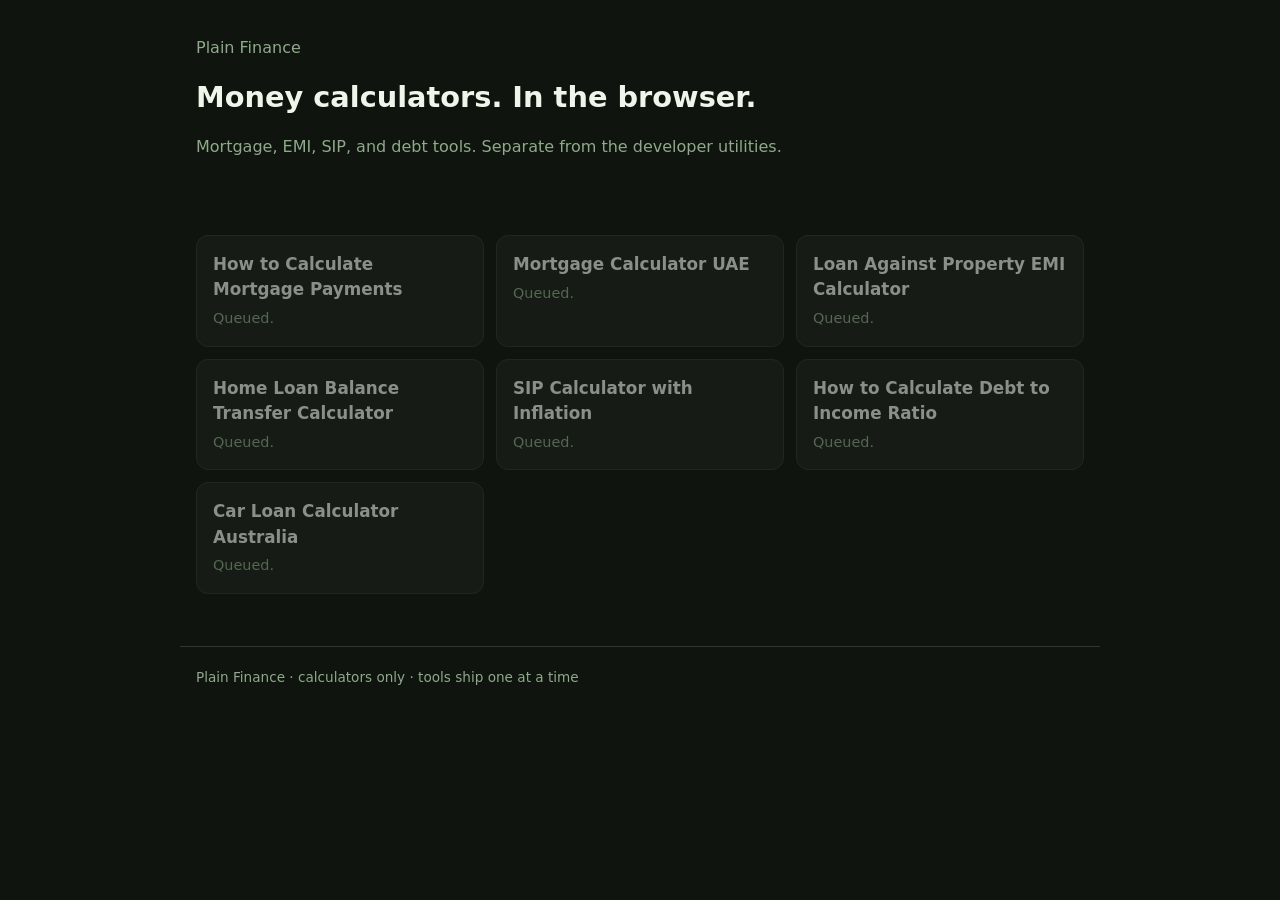
==== index.html @ bcce18ae "Add Plain Finance homepage. Calculators only." ====
<!DOCTYPE html>
<html lang="en">
<head>
  <meta charset="utf-8">
  <meta name="viewport" content="width=device-width, initial-scale=1">
  <title>Plain Finance — Free calculators</title>
  <meta name="description" content="Browser mortgage, loan, SIP, and debt calculators. No account. Nothing uploaded.">
  <link rel="stylesheet" href="assets/style.css">
</head>
<body>
  <header>
    <p class="muted">Plain Finance</p>
    <h1>Money calculators. In the browser.</h1>
    <p class="lede">Mortgage, EMI, SIP, and debt tools. Separate from the developer utilities.</p>
  </header>
  <main>
    <div class="grid">
      <div class="card soon">
        <h2>How to Calculate Mortgage Payments</h2>
        <p>Queued.</p>
      </div>
      <div class="card soon">
        <h2>Mortgage Calculator UAE</h2>
        <p>Queued.</p>
      </div>
      <div class="card soon">
        <h2>Loan Against Property EMI Calculator</h2>
        <p>Queued.</p>
      </div>
      <div class="card soon">
        <h2>Home Loan Balance Transfer Calculator</h2>
        <p>Queued.</p>
      </div>
      <div class="card soon">
        <h2>SIP Calculator with Inflation</h2>
        <p>Queued.</p>
      </div>
      <div class="card soon">
        <h2>How to Calculate Debt to Income Ratio</h2>
        <p>Queued.</p>
      </div>
      <div class="card soon">
        <h2>Car Loan Calculator Australia</h2>
        <p>Queued.</p>
      </div>
    </div>
  </main>
  <footer>Plain Finance · calculators only · tools ship one at a time</footer>
</body>
</html>
---- assets/style.css ----
:root { --bg:#10140f; --card:#1b221a; --ink:#eef6ea; --muted:#8eaa8a; --line:#2d3a2b; --acc:#6dbf6a; }
* { box-sizing: border-box; }
body { margin:0; font: 16px/1.5 ui-sans-serif, system-ui, sans-serif; background:var(--bg); color:var(--ink); }
header, main, footer { max-width: 920px; margin: 0 auto; padding: 1.25rem 1rem; }
h1 { font-size: 1.8rem; margin: .6rem 0 .35rem; }
.lede, footer, .muted { color: var(--muted); }
.grid { display:grid; grid-template-columns: repeat(auto-fill, minmax(220px,1fr)); gap:.75rem; margin: 1.25rem 0 2rem; }
.card { display:block; background:var(--card); border:1px solid var(--line); border-radius:12px; padding:1rem; color:var(--ink); text-decoration:none; }
.soon { opacity:.55; }
.card h2 { font-size:1.05rem; margin:0 0 .35rem; }
.card p { margin:0; color:var(--muted); font-size:.9rem; }
footer { font-size: .85rem; border-top:1px solid var(--line); }
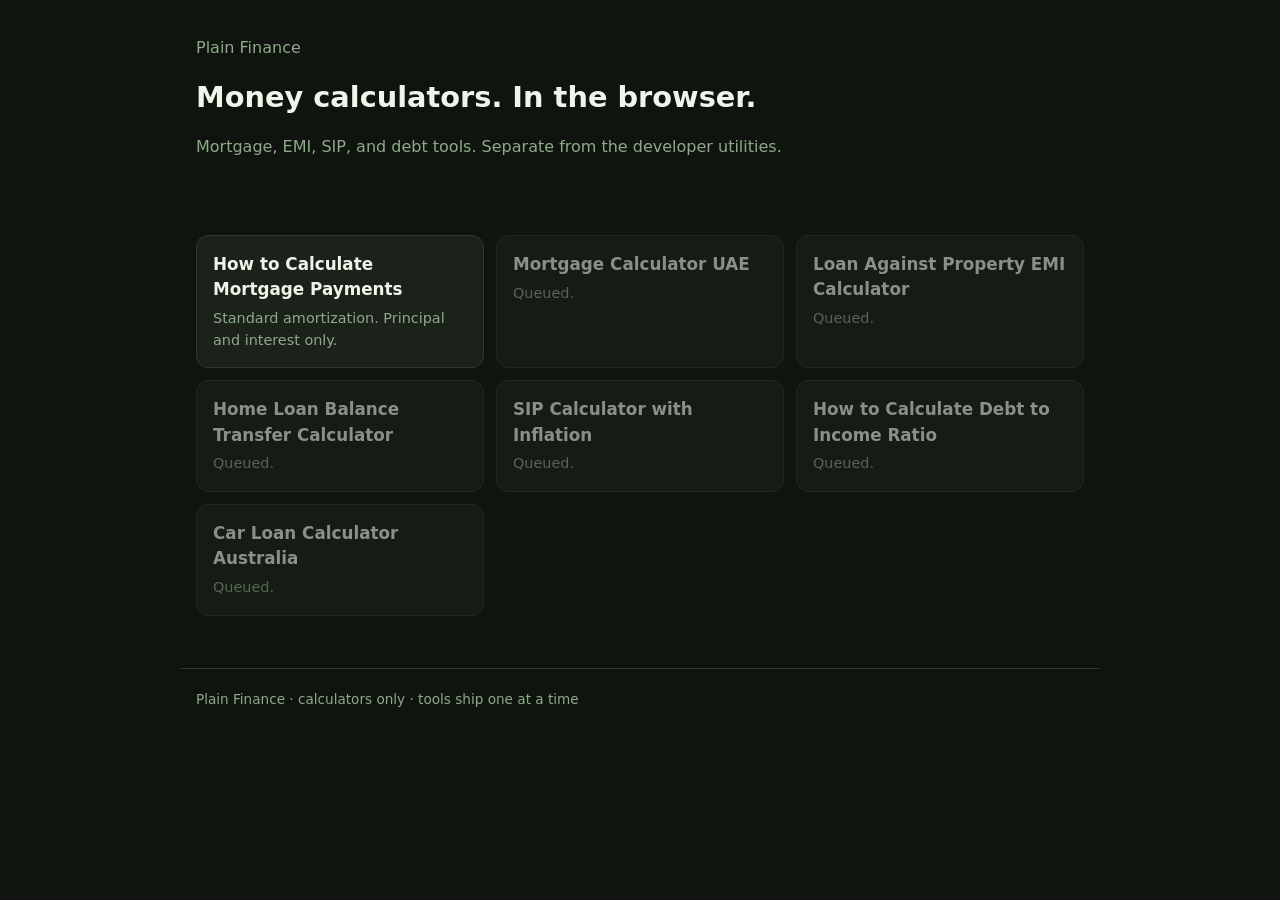
==== commit 142dbcc0: "Add how to calculate mortgage payments." ====
--- a/index.html
+++ b/index.html
@@ -15,10 +15,10 @@
   </header>
   <main>
     <div class="grid">
-      <div class="card soon">
+      <a class="card" href="how-to-calculate-mortgage-payments/">
         <h2>How to Calculate Mortgage Payments</h2>
-        <p>Queued.</p>
-      </div>
+        <p>Standard amortization. Principal and interest only.</p>
+      </a>
       <div class="card soon">
         <h2>Mortgage Calculator UAE</h2>
         <p>Queued.</p>
--- a/assets/style.css
+++ b/assets/style.css
@@ -1,4 +1,4 @@
-:root { --bg:#10140f; --card:#1b221a; --ink:#eef6ea; --muted:#8eaa8a; --line:#2d3a2b; --acc:#6dbf6a; }
+:root { --bg:#10140f; --card:#1b221a; --ink:#eef6ea; --muted:#8eaa8a; --line:#2d3a2b; --acc:#6dbf6a; --ok:#6dbf6a; --bad:#e07a6a; --input:#0c100b; }
 * { box-sizing: border-box; }
 body { margin:0; font: 16px/1.5 ui-sans-serif, system-ui, sans-serif; background:var(--bg); color:var(--ink); }
 header, main, footer { max-width: 920px; margin: 0 auto; padding: 1.25rem 1rem; }
@@ -6,7 +6,36 @@
 .lede, footer, .muted { color: var(--muted); }
 .grid { display:grid; grid-template-columns: repeat(auto-fill, minmax(220px,1fr)); gap:.75rem; margin: 1.25rem 0 2rem; }
 .card { display:block; background:var(--card); border:1px solid var(--line); border-radius:12px; padding:1rem; color:var(--ink); text-decoration:none; }
+.card:hover { border-color: var(--acc); }
 .soon { opacity:.55; }
 .card h2 { font-size:1.05rem; margin:0 0 .35rem; }
 .card p { margin:0; color:var(--muted); font-size:.9rem; }
 footer { font-size: .85rem; border-top:1px solid var(--line); }
+
+header nav { font-size: .9rem; }
+header nav a { color: var(--acc); text-decoration: none; margin-right: .9rem; }
+.toolbar { display:flex; flex-wrap:wrap; gap:.5rem; align-items:center; margin: 0 0 .75rem; }
+button { background: var(--card); color: var(--ink); border:1px solid var(--line); border-radius: 8px; padding: .45rem .8rem; cursor:pointer; font: inherit; }
+button.primary { background: var(--acc); border-color: var(--acc); color:#071008; font-weight: 650; }
+button:focus, input:focus, select:focus { outline: 2px solid var(--acc); outline-offset: 2px; }
+label.field { display:flex; align-items:center; gap:.4rem; color:var(--muted); font-size:.9rem; }
+label.field.stacked { flex-direction:column; align-items:stretch; gap:.35rem; }
+.fields { display:grid; grid-template-columns: repeat(auto-fill, minmax(220px,1fr)); gap:.75rem; margin: 0 0 1rem; }
+input, select { background:var(--input); color:var(--ink); border:1px solid var(--line); border-radius: 8px; padding: .5rem .65rem; font: 15px/1.4 ui-sans-serif, system-ui, sans-serif; width:100%; }
+.status { min-height: 1.4em; font-size: .9rem; color: var(--muted); margin: .5rem 0 1.25rem; }
+.status.ok { color: var(--ok); }
+.status.bad { color: var(--bad); }
+section { margin: 2rem 0; }
+h2 { font-size: 1.15rem; }
+.faq details { background: var(--card); border:1px solid var(--line); border-radius: 10px; padding: .7rem .9rem; margin: .5rem 0; }
+.faq details summary { cursor:pointer; font-weight: 600; }
+.faq details p { margin: .5rem 0 0; color: var(--muted); }
+.example-label { display:inline-block; background:var(--card); border:1px dashed var(--line); color:var(--muted); font-size:.85rem; padding:.35rem .65rem; border-radius:8px; margin: 0 0 1rem; letter-spacing:.02em; }
+.results { display:grid; grid-template-columns: repeat(auto-fill, minmax(180px,1fr)); gap:.75rem; margin: 1rem 0 1.25rem; }
+.results .card strong { display:block; font-size:1.35rem; color:var(--acc); margin-top:.3rem; }
+.formula { background:var(--card); border:1px solid var(--line); border-radius:12px; padding:1rem 1.1rem; }
+.formula p { margin: .4rem 0; }
+.formula .eq { font: 15px/1.55 ui-monospace, SFMono-Regular, Menlo, Consolas, monospace; color:var(--ink); overflow-x:auto; }
+.disclaimer { color: var(--muted); font-size:.9rem; border-left:3px solid var(--line); padding-left:.85rem; }
+.queued { color: var(--muted); }
+footer a { color: var(--acc); text-decoration: none; }
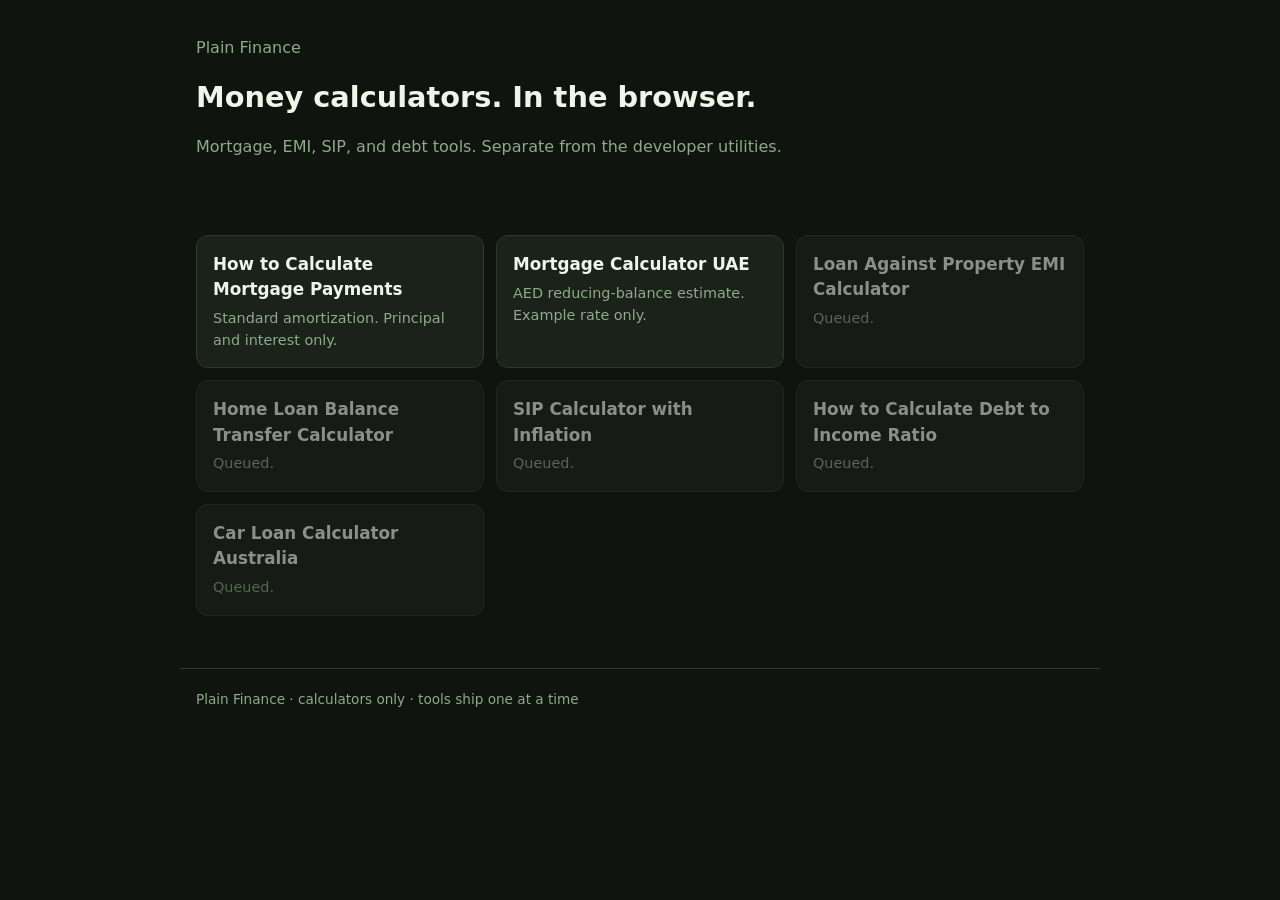
==== commit 3e997db2: "Add UAE mortgage calculator." ====
--- a/index.html
+++ b/index.html
@@ -19,10 +19,10 @@
         <h2>How to Calculate Mortgage Payments</h2>
         <p>Standard amortization. Principal and interest only.</p>
       </a>
-      <div class="card soon">
+      <a class="card" href="mortgage-calculator-uae/">
         <h2>Mortgage Calculator UAE</h2>
-        <p>Queued.</p>
-      </div>
+        <p>AED reducing-balance estimate. Example rate only.</p>
+      </a>
       <div class="card soon">
         <h2>Loan Against Property EMI Calculator</h2>
         <p>Queued.</p>
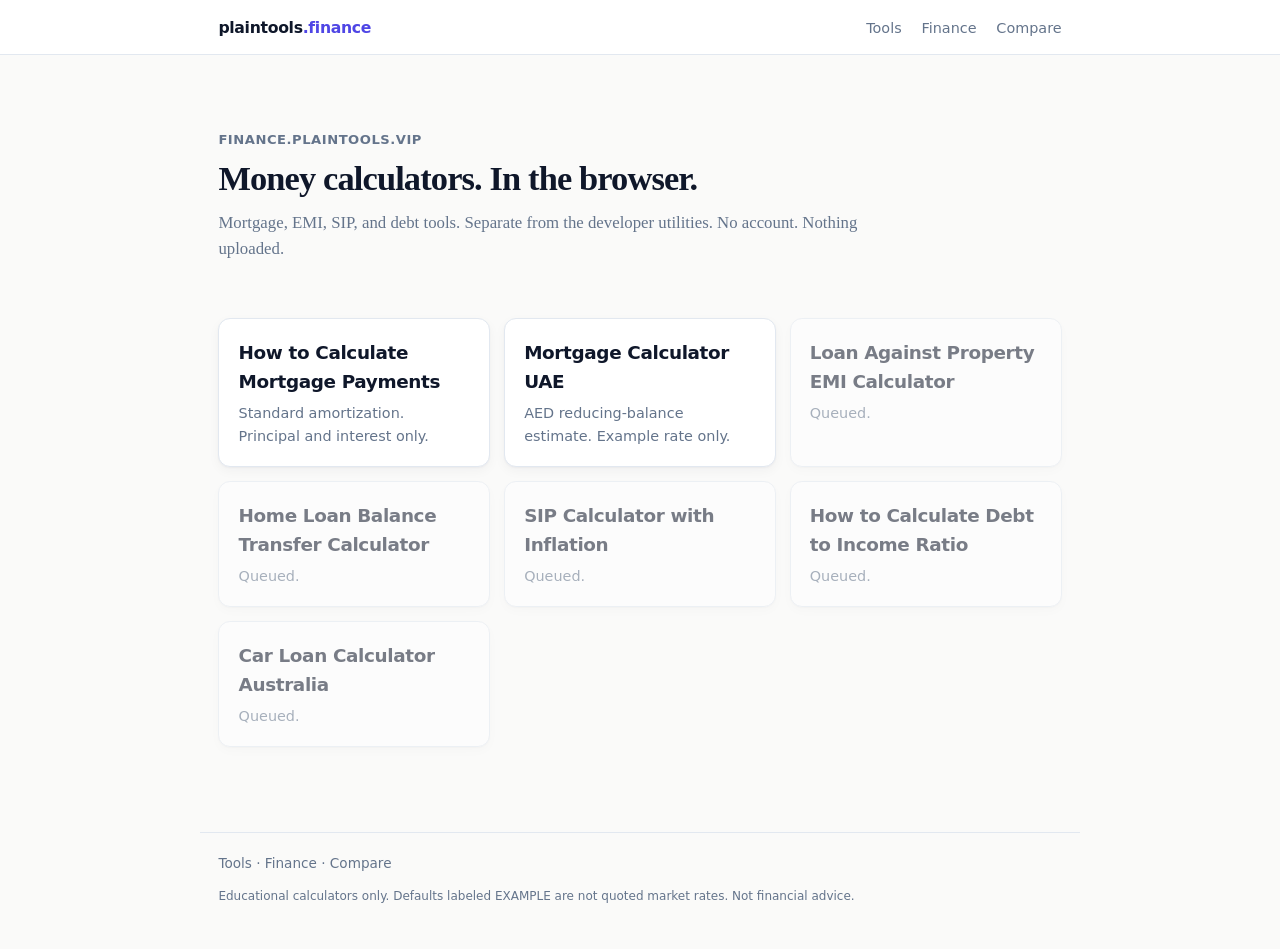
==== commit 50782ac2: "Match umbrella theme to Compare (light editorial)" ====
--- a/index.html
+++ b/index.html
@@ -5,21 +5,34 @@
   <meta name="viewport" content="width=device-width, initial-scale=1">
   <title>Plain Finance — Free calculators</title>
   <meta name="description" content="Browser mortgage, loan, SIP, and debt calculators. No account. Nothing uploaded.">
-  <link rel="stylesheet" href="assets/style.css">
+  <link rel="canonical" href="https://finance.plaintools.vip/">
+  <link rel="stylesheet" href="/assets/style.css">
 </head>
 <body>
-  <header>
-    <p class="muted">Plain Finance</p>
-    <h1>Money calculators. In the browser.</h1>
-    <p class="lede">Mortgage, EMI, SIP, and debt tools. Separate from the developer utilities.</p>
-  </header>
+  <div class="site-top">
+    <div class="site-top-inner">
+      <a class="brand" href="/">plaintools<span>.finance</span></a>
+      <nav class="nav">
+        <a href="https://plaintools.vip/">Tools</a>
+        <a href="/">Finance</a>
+        <a href="https://compare.plaintools.vip/">Compare</a>
+      </nav>
+    </div>
+  </div>
+
   <main>
+    <section class="hero">
+      <p class="kicker">finance.plaintools.vip</p>
+      <h1>Money calculators. In the browser.</h1>
+      <p class="lede">Mortgage, EMI, SIP, and debt tools. Separate from the developer utilities. No account. Nothing uploaded.</p>
+    </section>
+
     <div class="grid">
-      <a class="card" href="how-to-calculate-mortgage-payments/">
+      <a class="card" href="/how-to-calculate-mortgage-payments/">
         <h2>How to Calculate Mortgage Payments</h2>
         <p>Standard amortization. Principal and interest only.</p>
       </a>
-      <a class="card" href="mortgage-calculator-uae/">
+      <a class="card" href="/mortgage-calculator-uae/">
         <h2>Mortgage Calculator UAE</h2>
         <p>AED reducing-balance estimate. Example rate only.</p>
       </a>
@@ -45,6 +58,12 @@
       </div>
     </div>
   </main>
-  <footer>Plain Finance · calculators only · tools ship one at a time</footer>
+
+  <footer>
+    <a href="https://plaintools.vip/">Tools</a> ·
+    <a href="/">Finance</a> ·
+    <a href="https://compare.plaintools.vip/">Compare</a>
+    <p class="disclosure">Educational calculators only. Defaults labeled EXAMPLE are not quoted market rates. Not financial advice.</p>
+  </footer>
 </body>
 </html>
--- a/assets/style.css
+++ b/assets/style.css
@@ -1,41 +1,440 @@
-:root { --bg:#10140f; --card:#1b221a; --ink:#eef6ea; --muted:#8eaa8a; --line:#2d3a2b; --acc:#6dbf6a; --ok:#6dbf6a; --bad:#e07a6a; --input:#0c100b; }
+:root {
+  --bg: #fafaf9;
+  --card: #ffffff;
+  --ink: #0f172a;
+  --muted: #64748b;
+  --line: #e2e8f0;
+  --acc: #4f46e5;
+  --acc-ink: #ffffff;
+  --acc-soft: #eef2ff;
+  --acc-border: #c7d2fe;
+  --ok: #15803d;
+  --bad: #b91c1c;
+  --input: #ffffff;
+  --shadow: 0 1px 2px rgba(15, 23, 42, 0.04), 0 4px 12px rgba(15, 23, 42, 0.04);
+  --radius: 12px;
+  --max: 880px;
+  --sans: ui-sans-serif, system-ui, -apple-system, Segoe UI, Roboto, sans-serif;
+}
+
 * { box-sizing: border-box; }
-body { margin:0; font: 16px/1.5 ui-sans-serif, system-ui, sans-serif; background:var(--bg); color:var(--ink); }
-header, main, footer { max-width: 920px; margin: 0 auto; padding: 1.25rem 1rem; }
-h1 { font-size: 1.8rem; margin: .6rem 0 .35rem; }
-.lede, footer, .muted { color: var(--muted); }
-.grid { display:grid; grid-template-columns: repeat(auto-fill, minmax(220px,1fr)); gap:.75rem; margin: 1.25rem 0 2rem; }
-.card { display:block; background:var(--card); border:1px solid var(--line); border-radius:12px; padding:1rem; color:var(--ink); text-decoration:none; }
-.card:hover { border-color: var(--acc); }
-.soon { opacity:.55; }
-.card h2 { font-size:1.05rem; margin:0 0 .35rem; }
-.card p { margin:0; color:var(--muted); font-size:.9rem; }
-footer { font-size: .85rem; border-top:1px solid var(--line); }
-
-header nav { font-size: .9rem; }
-header nav a { color: var(--acc); text-decoration: none; margin-right: .9rem; }
-.toolbar { display:flex; flex-wrap:wrap; gap:.5rem; align-items:center; margin: 0 0 .75rem; }
-button { background: var(--card); color: var(--ink); border:1px solid var(--line); border-radius: 8px; padding: .45rem .8rem; cursor:pointer; font: inherit; }
-button.primary { background: var(--acc); border-color: var(--acc); color:#071008; font-weight: 650; }
-button:focus, input:focus, select:focus { outline: 2px solid var(--acc); outline-offset: 2px; }
-label.field { display:flex; align-items:center; gap:.4rem; color:var(--muted); font-size:.9rem; }
-label.field.stacked { flex-direction:column; align-items:stretch; gap:.35rem; }
-.fields { display:grid; grid-template-columns: repeat(auto-fill, minmax(220px,1fr)); gap:.75rem; margin: 0 0 1rem; }
-input, select { background:var(--input); color:var(--ink); border:1px solid var(--line); border-radius: 8px; padding: .5rem .65rem; font: 15px/1.4 ui-sans-serif, system-ui, sans-serif; width:100%; }
-.status { min-height: 1.4em; font-size: .9rem; color: var(--muted); margin: .5rem 0 1.25rem; }
+html { scroll-behavior: smooth; }
+
+body {
+  margin: 0;
+  font: 17px/1.6 "Iowan Old Style", "Palatino Linotype", Palatino, Georgia, "Times New Roman", serif;
+  background: var(--bg);
+  color: var(--ink);
+  -webkit-font-smoothing: antialiased;
+}
+
+a { color: var(--acc); }
+a:hover { color: #3730a3; }
+
+.site-top {
+  position: sticky;
+  top: 0;
+  z-index: 40;
+  background: rgba(255, 255, 255, 0.95);
+  backdrop-filter: blur(8px);
+  border-bottom: 1px solid var(--line);
+}
+
+.site-top-inner,
+header,
+main,
+footer,
+.wrap {
+  max-width: var(--max);
+  margin: 0 auto;
+  padding: 0.85rem 1.15rem;
+}
+
+.site-top-inner {
+  display: flex;
+  gap: 1rem;
+  align-items: center;
+  justify-content: space-between;
+}
+
+.brand {
+  font-family: var(--sans);
+  font-weight: 700;
+  color: var(--ink);
+  text-decoration: none;
+  letter-spacing: -0.02em;
+  font-size: 0.98rem;
+}
+.brand span { color: var(--acc); }
+
+.nav {
+  font-family: var(--sans);
+}
+.nav a {
+  color: var(--muted);
+  text-decoration: none;
+  margin-left: 0.9rem;
+  font-size: 0.9rem;
+  font-weight: 500;
+}
+.nav a:hover { color: var(--ink); }
+
+.hero {
+  display: block;
+  padding: 1.75rem 0 0.5rem;
+  max-width: 40rem;
+}
+
+.kicker {
+  font-family: var(--sans);
+  color: var(--muted);
+  font-size: 0.82rem;
+  font-weight: 600;
+  letter-spacing: 0.04em;
+  text-transform: uppercase;
+  margin: 0 0 0.5rem;
+}
+
+h1 {
+  font-size: clamp(1.65rem, 3.2vw, 2.15rem);
+  line-height: 1.2;
+  margin: 0.15rem 0 0.65rem;
+  letter-spacing: -0.025em;
+  font-weight: 700;
+}
+
+.lede {
+  color: var(--muted);
+  margin: 0 0 1rem;
+  font-size: 1.05rem;
+  line-height: 1.55;
+}
+
+.muted { color: var(--muted); }
+
+.disclosure {
+  font-family: var(--sans);
+  background: transparent;
+  border: none;
+  color: var(--muted);
+  border-radius: 0;
+  padding: 0;
+  font-size: 0.75rem;
+  line-height: 1.45;
+  margin: 0.85rem 0 0;
+  max-width: 52rem;
+}
+.disclosure strong { font-weight: 600; color: var(--muted); }
+
+h2 {
+  font-size: 1.25rem;
+  margin: 2rem 0 0.75rem;
+  letter-spacing: -0.02em;
+  font-weight: 700;
+}
+
+main > p,
+main > ul,
+main > ol {
+  max-width: 42rem;
+}
+
+main > ul,
+main > ol {
+  padding-left: 1.25rem;
+  color: var(--ink);
+}
+main > ul li,
+main > ol li { margin: 0.35rem 0; }
+
+section { margin: 2rem 0; }
+
+.grid {
+  display: grid;
+  grid-template-columns: repeat(auto-fill, minmax(220px, 1fr));
+  gap: 0.85rem;
+  margin: 1.25rem 0 2rem;
+}
+
+.card {
+  display: block;
+  background: var(--card);
+  border: 1px solid var(--line);
+  border-radius: var(--radius);
+  box-shadow: var(--shadow);
+  padding: 1.1rem 1.2rem;
+  color: var(--ink);
+  text-decoration: none;
+  margin: 0;
+  transition: border-color 0.15s ease;
+}
+.card:hover { border-color: var(--acc-border); }
+.card h2 {
+  margin: 0.1rem 0 0.35rem;
+  font-size: 1.15rem;
+  font-family: var(--sans);
+}
+.card a {
+  text-decoration: none;
+  color: var(--ink);
+}
+.card a:hover { color: var(--acc); }
+.card p {
+  margin: 0;
+  color: var(--muted);
+  font-size: 0.9rem;
+  font-family: var(--sans);
+}
+
+.soon { opacity: 0.55; }
+.soon.card { cursor: default; }
+
+.note {
+  color: var(--muted);
+  font-size: 0.9rem;
+  font-family: var(--sans);
+}
+
+/* Calculator UI */
+.toolbar {
+  display: flex;
+  flex-wrap: wrap;
+  gap: 0.5rem;
+  align-items: center;
+  margin: 0 0 0.75rem;
+  font-family: var(--sans);
+}
+
+button {
+  font-family: var(--sans);
+  background: var(--card);
+  color: var(--ink);
+  border: 1px solid var(--line);
+  border-radius: 8px;
+  padding: 0.55rem 0.95rem;
+  cursor: pointer;
+  font-size: 0.92rem;
+  font-weight: 500;
+}
+button.primary {
+  background: var(--acc);
+  border-color: var(--acc);
+  color: var(--acc-ink);
+  font-weight: 600;
+}
+button.primary:hover { background: #4338ca; border-color: #4338ca; }
+button:hover:not(.primary) { background: #f8fafc; border-color: #cbd5e1; }
+button:focus,
+input:focus,
+select:focus {
+  outline: 2px solid var(--acc);
+  outline-offset: 2px;
+}
+
+label.field {
+  display: flex;
+  align-items: center;
+  gap: 0.4rem;
+  color: var(--muted);
+  font-size: 0.9rem;
+  font-family: var(--sans);
+}
+label.field.stacked {
+  flex-direction: column;
+  align-items: stretch;
+  gap: 0.35rem;
+}
+
+.fields {
+  display: grid;
+  grid-template-columns: repeat(auto-fill, minmax(220px, 1fr));
+  gap: 0.75rem;
+  margin: 0 0 1rem;
+}
+
+input,
+select {
+  background: var(--input);
+  color: var(--ink);
+  border: 1px solid var(--line);
+  border-radius: 8px;
+  padding: 0.5rem 0.65rem;
+  font: 15px/1.4 var(--sans);
+  width: 100%;
+}
+
+.status {
+  min-height: 1.4em;
+  font-size: 0.9rem;
+  color: var(--muted);
+  margin: 0.5rem 0 1.25rem;
+  font-family: var(--sans);
+}
 .status.ok { color: var(--ok); }
 .status.bad { color: var(--bad); }
-section { margin: 2rem 0; }
-h2 { font-size: 1.15rem; }
-.faq details { background: var(--card); border:1px solid var(--line); border-radius: 10px; padding: .7rem .9rem; margin: .5rem 0; }
-.faq details summary { cursor:pointer; font-weight: 600; }
-.faq details p { margin: .5rem 0 0; color: var(--muted); }
-.example-label { display:inline-block; background:var(--card); border:1px dashed var(--line); color:var(--muted); font-size:.85rem; padding:.35rem .65rem; border-radius:8px; margin: 0 0 1rem; letter-spacing:.02em; }
-.results { display:grid; grid-template-columns: repeat(auto-fill, minmax(180px,1fr)); gap:.75rem; margin: 1rem 0 1.25rem; }
-.results .card strong { display:block; font-size:1.35rem; color:var(--acc); margin-top:.3rem; }
-.formula { background:var(--card); border:1px solid var(--line); border-radius:12px; padding:1rem 1.1rem; }
-.formula p { margin: .4rem 0; }
-.formula .eq { font: 15px/1.55 ui-monospace, SFMono-Regular, Menlo, Consolas, monospace; color:var(--ink); overflow-x:auto; }
-.disclaimer { color: var(--muted); font-size:.9rem; border-left:3px solid var(--line); padding-left:.85rem; }
-.queued { color: var(--muted); }
-footer a { color: var(--acc); text-decoration: none; }
+
+.faq details {
+  background: var(--card);
+  border: 1px solid var(--line);
+  border-radius: var(--radius);
+  box-shadow: var(--shadow);
+  padding: 0.8rem 1rem;
+  margin: 0.5rem 0;
+  font-family: var(--sans);
+}
+.faq details summary {
+  cursor: pointer;
+  font-weight: 600;
+  font-size: 0.95rem;
+}
+.faq details p {
+  margin: 0.55rem 0 0;
+  color: var(--muted);
+  font-size: 0.92rem;
+  line-height: 1.5;
+}
+
+.example-label {
+  display: inline-block;
+  background: var(--acc-soft);
+  border: 1px solid var(--acc-border);
+  color: var(--muted);
+  font-size: 0.85rem;
+  font-family: var(--sans);
+  padding: 0.35rem 0.65rem;
+  border-radius: 8px;
+  margin: 0 0 1rem;
+  letter-spacing: 0.02em;
+}
+
+.results {
+  display: grid;
+  grid-template-columns: repeat(auto-fill, minmax(180px, 1fr));
+  gap: 0.75rem;
+  margin: 1rem 0 1.25rem;
+}
+.results .card strong {
+  display: block;
+  font-size: 1.35rem;
+  color: var(--acc);
+  margin-top: 0.3rem;
+  font-family: var(--sans);
+  letter-spacing: -0.02em;
+}
+.results .card p {
+  font-size: 0.85rem;
+}
+
+.formula {
+  background: var(--card);
+  border: 1px solid var(--line);
+  border-radius: var(--radius);
+  box-shadow: var(--shadow);
+  padding: 1rem 1.1rem;
+}
+.formula p { margin: 0.4rem 0; }
+.formula .eq {
+  font: 15px/1.55 ui-monospace, SFMono-Regular, Menlo, Consolas, monospace;
+  color: var(--ink);
+  overflow-x: auto;
+}
+
+.disclaimer {
+  font-family: var(--sans);
+  color: var(--muted);
+  font-size: 0.75rem;
+  line-height: 1.45;
+  border: none;
+  padding: 0;
+  margin: 0.85rem 0 0;
+  max-width: 52rem;
+}
+
+.queued {
+  color: var(--muted);
+  font-size: 0.85rem;
+  font-family: var(--sans);
+}
+
+table.ltv,
+table {
+  width: 100%;
+  border-collapse: separate;
+  border-spacing: 0;
+  background: var(--card);
+  border: 1px solid var(--line);
+  border-radius: var(--radius);
+  overflow: hidden;
+  font-family: var(--sans);
+  font-size: 0.9rem;
+  margin: 0.8rem 0 1rem;
+  box-shadow: var(--shadow);
+}
+table.ltv th,
+table.ltv td,
+th,
+td {
+  padding: 0.65rem 0.75rem;
+  border-bottom: 1px solid var(--line);
+  text-align: left;
+  vertical-align: top;
+}
+table.ltv th,
+th {
+  background: #f8fafc;
+  font-size: 0.75rem;
+  text-transform: uppercase;
+  letter-spacing: 0.04em;
+  color: var(--muted);
+  font-weight: 600;
+}
+table.ltv td { color: var(--ink); }
+table.ltv tr:last-child td,
+tr:last-child td { border-bottom: none; }
+
+.ltv-note { margin: 0.75rem 0 0; }
+
+.related {
+  display: flex;
+  flex-wrap: wrap;
+  gap: 0.75rem;
+}
+.related a,
+.related span {
+  background: var(--card);
+  border: 1px solid var(--line);
+  border-radius: 10px;
+  box-shadow: var(--shadow);
+  padding: 0.65rem 0.85rem;
+  font-family: var(--sans);
+  font-size: 0.9rem;
+  text-decoration: none;
+  color: var(--ink);
+}
+.related a:hover {
+  border-color: var(--acc-border);
+  color: var(--acc);
+}
+.related span.soon {
+  color: var(--muted);
+  opacity: 0.55;
+}
+
+footer {
+  max-width: var(--max);
+  margin: 2.5rem auto 1.5rem;
+  padding: 1.2rem 1.15rem;
+  color: var(--muted);
+  font-size: 0.85rem;
+  border-top: 1px solid var(--line);
+  font-family: var(--sans);
+}
+footer a {
+  color: var(--muted);
+  text-decoration: none;
+}
+footer a:hover { color: var(--ink); }
+
+@media (max-width: 640px) {
+  .nav a:nth-child(n+4) { display: none; }
+}
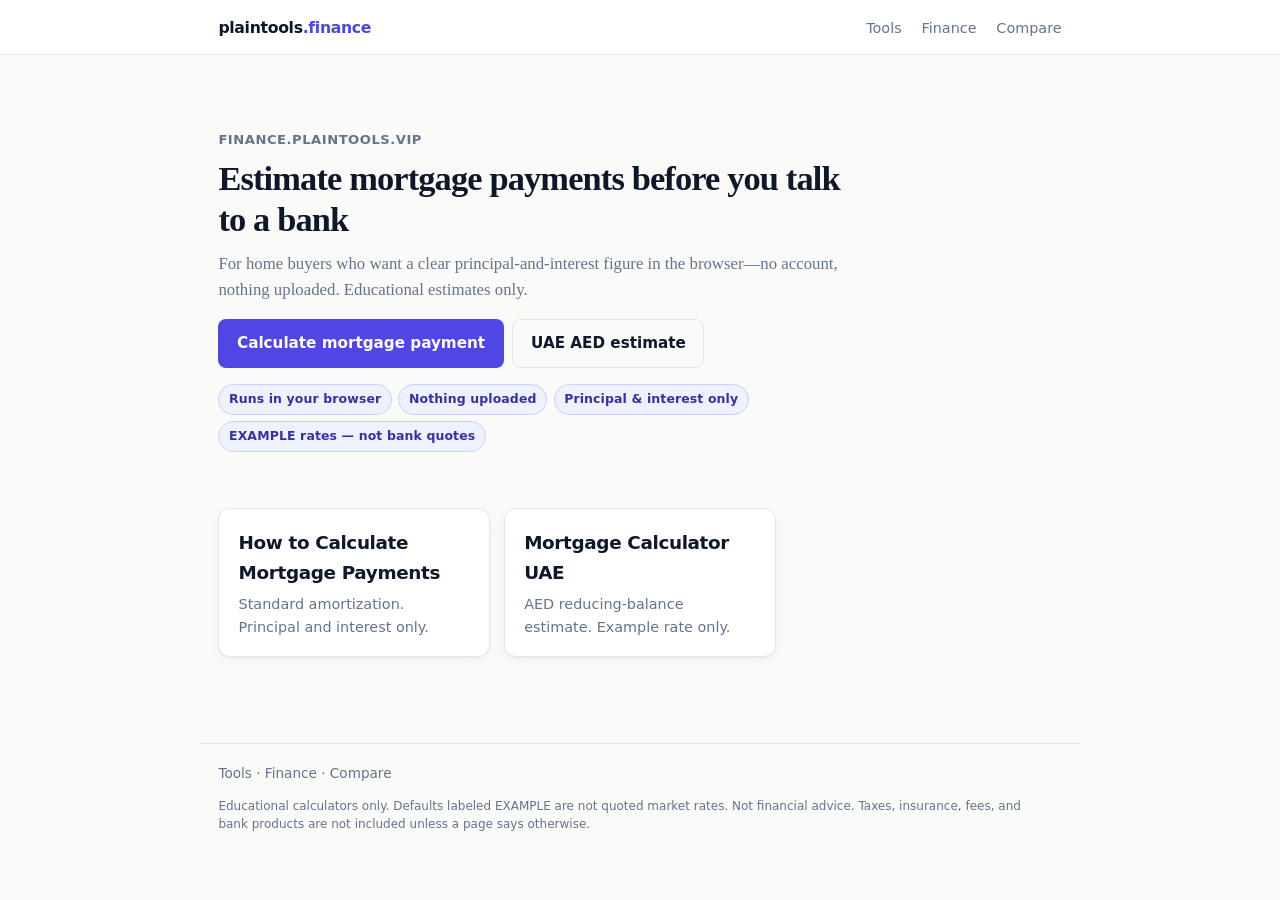
==== commit eda28158: "Apply landing-page skill CRO pass (honest trust chips, clearer heroes)" ====
--- a/index.html
+++ b/index.html
@@ -4,7 +4,7 @@
   <meta charset="utf-8">
   <meta name="viewport" content="width=device-width, initial-scale=1">
   <title>Plain Finance — Free calculators</title>
-  <meta name="description" content="Browser mortgage, loan, SIP, and debt calculators. No account. Nothing uploaded.">
+  <meta name="description" content="Estimate mortgage payments in your browser. Principal and interest only. No account. Nothing uploaded. Educational estimates, not bank quotes.">
   <link rel="canonical" href="https://finance.plaintools.vip/">
   <link rel="stylesheet" href="/assets/style.css">
 </head>
@@ -23,8 +23,18 @@
   <main>
     <section class="hero">
       <p class="kicker">finance.plaintools.vip</p>
-      <h1>Money calculators. In the browser.</h1>
-      <p class="lede">Mortgage, EMI, SIP, and debt tools. Separate from the developer utilities. No account. Nothing uploaded.</p>
+      <h1>Estimate mortgage payments before you talk to a bank</h1>
+      <p class="lede">For home buyers who want a clear principal-and-interest figure in the browser—no account, nothing uploaded. Educational estimates only.</p>
+      <p class="hero-actions">
+        <a class="btn" href="/how-to-calculate-mortgage-payments/">Calculate mortgage payment</a>
+        <a class="btn ghost" href="/mortgage-calculator-uae/">UAE AED estimate</a>
+      </p>
+      <ul class="proof-strip" aria-label="How these calculators work">
+        <li>Runs in your browser</li>
+        <li>Nothing uploaded</li>
+        <li>Principal &amp; interest only</li>
+        <li>EXAMPLE rates — not bank quotes</li>
+      </ul>
     </section>
 
     <div class="grid">
@@ -36,26 +46,6 @@
         <h2>Mortgage Calculator UAE</h2>
         <p>AED reducing-balance estimate. Example rate only.</p>
       </a>
-      <div class="card soon">
-        <h2>Loan Against Property EMI Calculator</h2>
-        <p>Queued.</p>
-      </div>
-      <div class="card soon">
-        <h2>Home Loan Balance Transfer Calculator</h2>
-        <p>Queued.</p>
-      </div>
-      <div class="card soon">
-        <h2>SIP Calculator with Inflation</h2>
-        <p>Queued.</p>
-      </div>
-      <div class="card soon">
-        <h2>How to Calculate Debt to Income Ratio</h2>
-        <p>Queued.</p>
-      </div>
-      <div class="card soon">
-        <h2>Car Loan Calculator Australia</h2>
-        <p>Queued.</p>
-      </div>
     </div>
   </main>
 
@@ -63,7 +53,7 @@
     <a href="https://plaintools.vip/">Tools</a> ·
     <a href="/">Finance</a> ·
     <a href="https://compare.plaintools.vip/">Compare</a>
-    <p class="disclosure">Educational calculators only. Defaults labeled EXAMPLE are not quoted market rates. Not financial advice.</p>
+    <p class="disclosure">Educational calculators only. Defaults labeled EXAMPLE are not quoted market rates. Not financial advice. Taxes, insurance, fees, and bank products are not included unless a page says otherwise.</p>
   </footer>
 </body>
 </html>
--- a/assets/style.css
+++ b/assets/style.css
@@ -214,6 +214,7 @@
   padding: 0.55rem 0.95rem;
   cursor: pointer;
   font-size: 0.92rem;
+  min-height: 44px;
   font-weight: 500;
 }
 button.primary {
@@ -295,16 +296,17 @@
 }
 
 .example-label {
-  display: inline-block;
-  background: var(--acc-soft);
-  border: 1px solid var(--acc-border);
-  color: var(--muted);
-  font-size: 0.85rem;
-  font-family: var(--sans);
-  padding: 0.35rem 0.65rem;
-  border-radius: 8px;
-  margin: 0 0 1rem;
-  letter-spacing: 0.02em;
+  display: block;
+  background: transparent;
+  border: none;
+  color: var(--muted);
+  font-size: 0.8rem;
+  font-family: var(--sans);
+  padding: 0;
+  margin: 0 0 0.85rem;
+  letter-spacing: 0.01em;
+  line-height: 1.45;
+  max-width: 42rem;
 }
 
 .results {
@@ -435,6 +437,94 @@
 }
 footer a:hover { color: var(--ink); }
 
+.hero-actions {
+  display: flex;
+  flex-wrap: wrap;
+  gap: 0.55rem;
+  margin: 0.25rem 0 1rem;
+  font-family: var(--sans);
+}
+
+.btn {
+  font-family: var(--sans);
+  display: inline-flex;
+  align-items: center;
+  justify-content: center;
+  gap: 0.35rem;
+  background: var(--acc);
+  color: var(--acc-ink) !important;
+  text-decoration: none;
+  font-weight: 600;
+  font-size: 0.95rem;
+  border-radius: 8px;
+  padding: 0.7rem 1.1rem;
+  border: 1px solid transparent;
+  min-height: 44px;
+  transition: background 0.15s ease, border-color 0.15s ease;
+}
+.btn:hover {
+  background: #4338ca;
+  color: var(--acc-ink) !important;
+}
+.btn.ghost {
+  background: transparent;
+  color: var(--ink) !important;
+  border: 1px solid var(--line);
+}
+.btn.ghost:hover {
+  background: #f8fafc;
+  color: var(--ink) !important;
+  border-color: #cbd5e1;
+}
+
+.proof-strip,
+.chips {
+  list-style: none;
+  margin: 0 0 1rem;
+  padding: 0;
+  display: flex;
+  flex-wrap: wrap;
+  gap: 0.4rem;
+  font-family: var(--sans);
+}
+.proof-strip li,
+.chips li {
+  background: var(--acc-soft);
+  border: 1px solid var(--acc-border);
+  color: #3730a3;
+  font-size: 0.78rem;
+  font-weight: 600;
+  padding: 0.28rem 0.6rem;
+  border-radius: 999px;
+  letter-spacing: 0.01em;
+}
+
+.cta-note {
+  font-family: var(--sans);
+  color: var(--muted);
+  font-size: 0.82rem;
+  margin: 0.35rem 0 0.75rem;
+  max-width: 42rem;
+  line-height: 1.45;
+}
+
+.results-label {
+  font-family: var(--sans);
+  font-size: 0.85rem;
+  color: var(--muted);
+  margin: 0 0 0.5rem;
+}
+
+.tool-head {
+  display: flex;
+  flex-direction: column;
+  gap: 0.45rem;
+  margin: 0 0 0.75rem;
+}
+
 @media (max-width: 640px) {
   .nav a:nth-child(n+4) { display: none; }
-}
+  .hero-actions .btn { flex: 1 1 auto; min-width: 9.5rem; }
+  .toolbar button { min-height: 44px; }
+}
+
